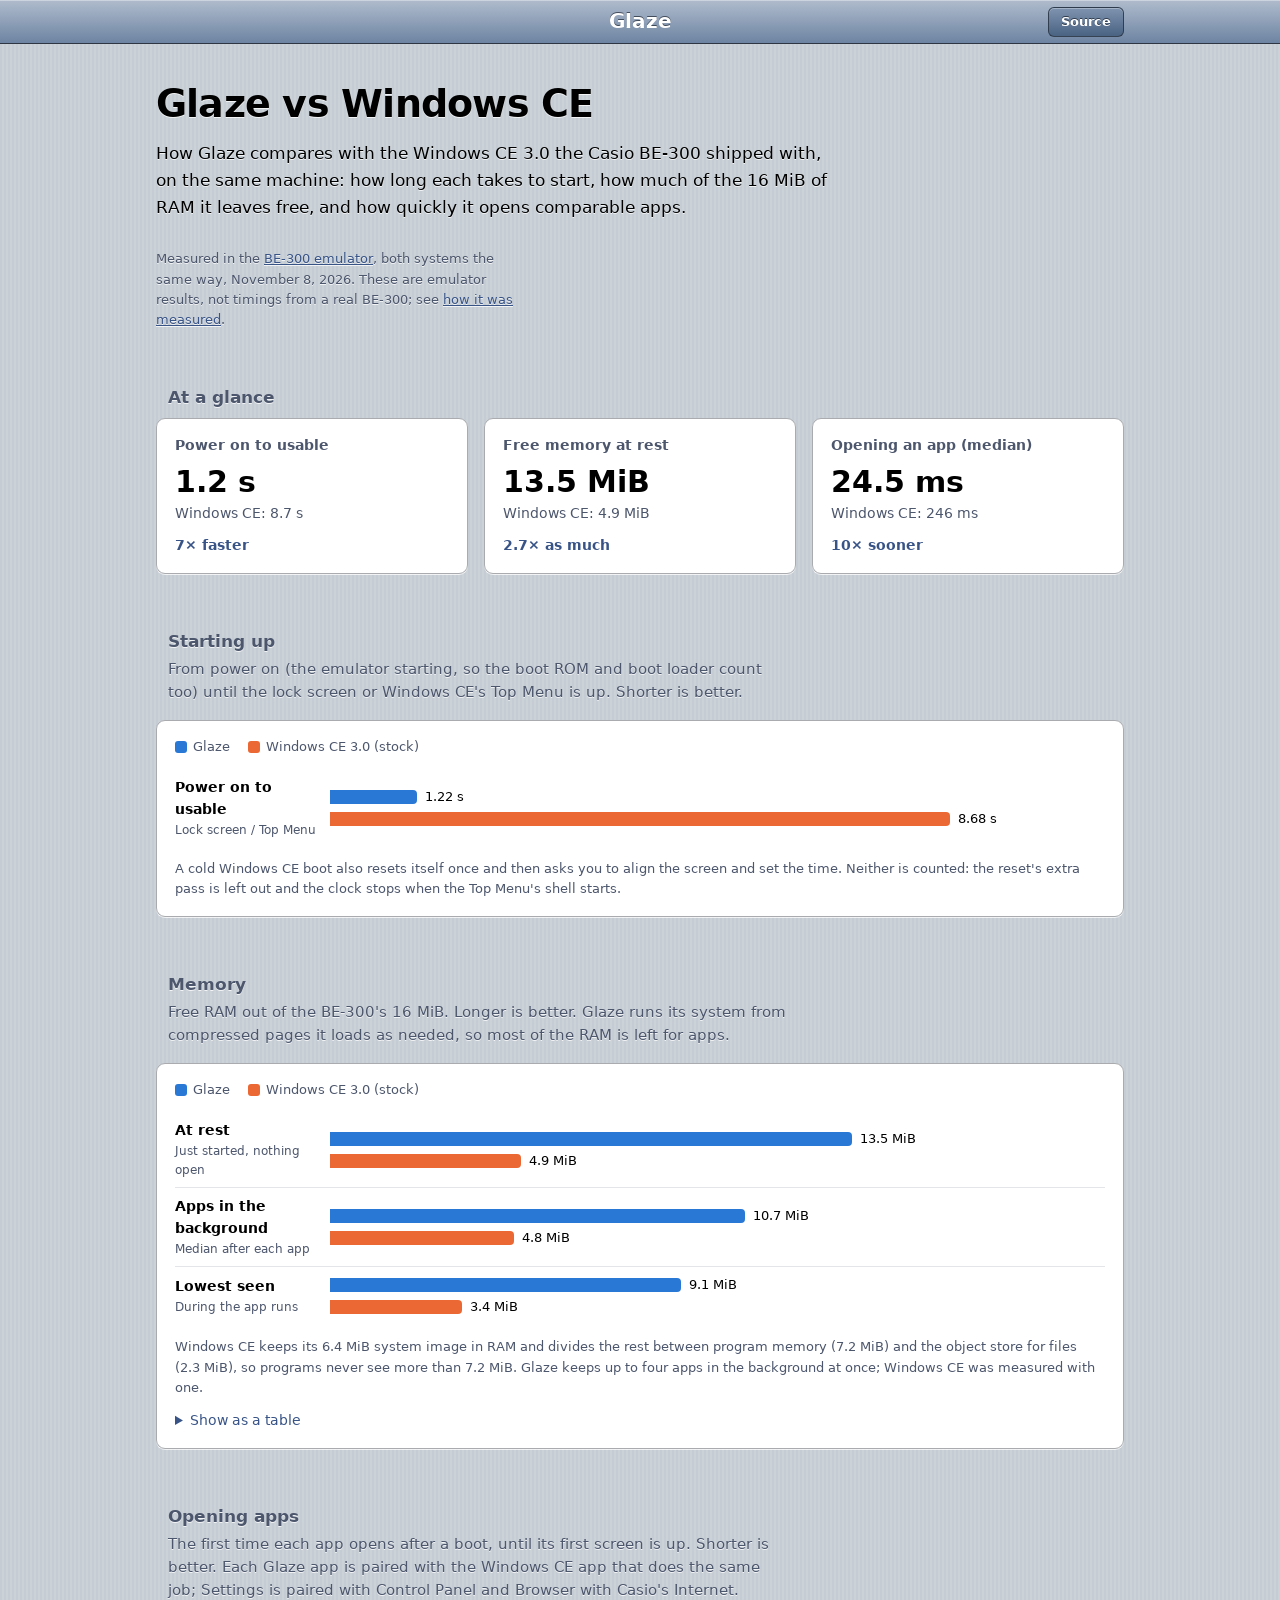
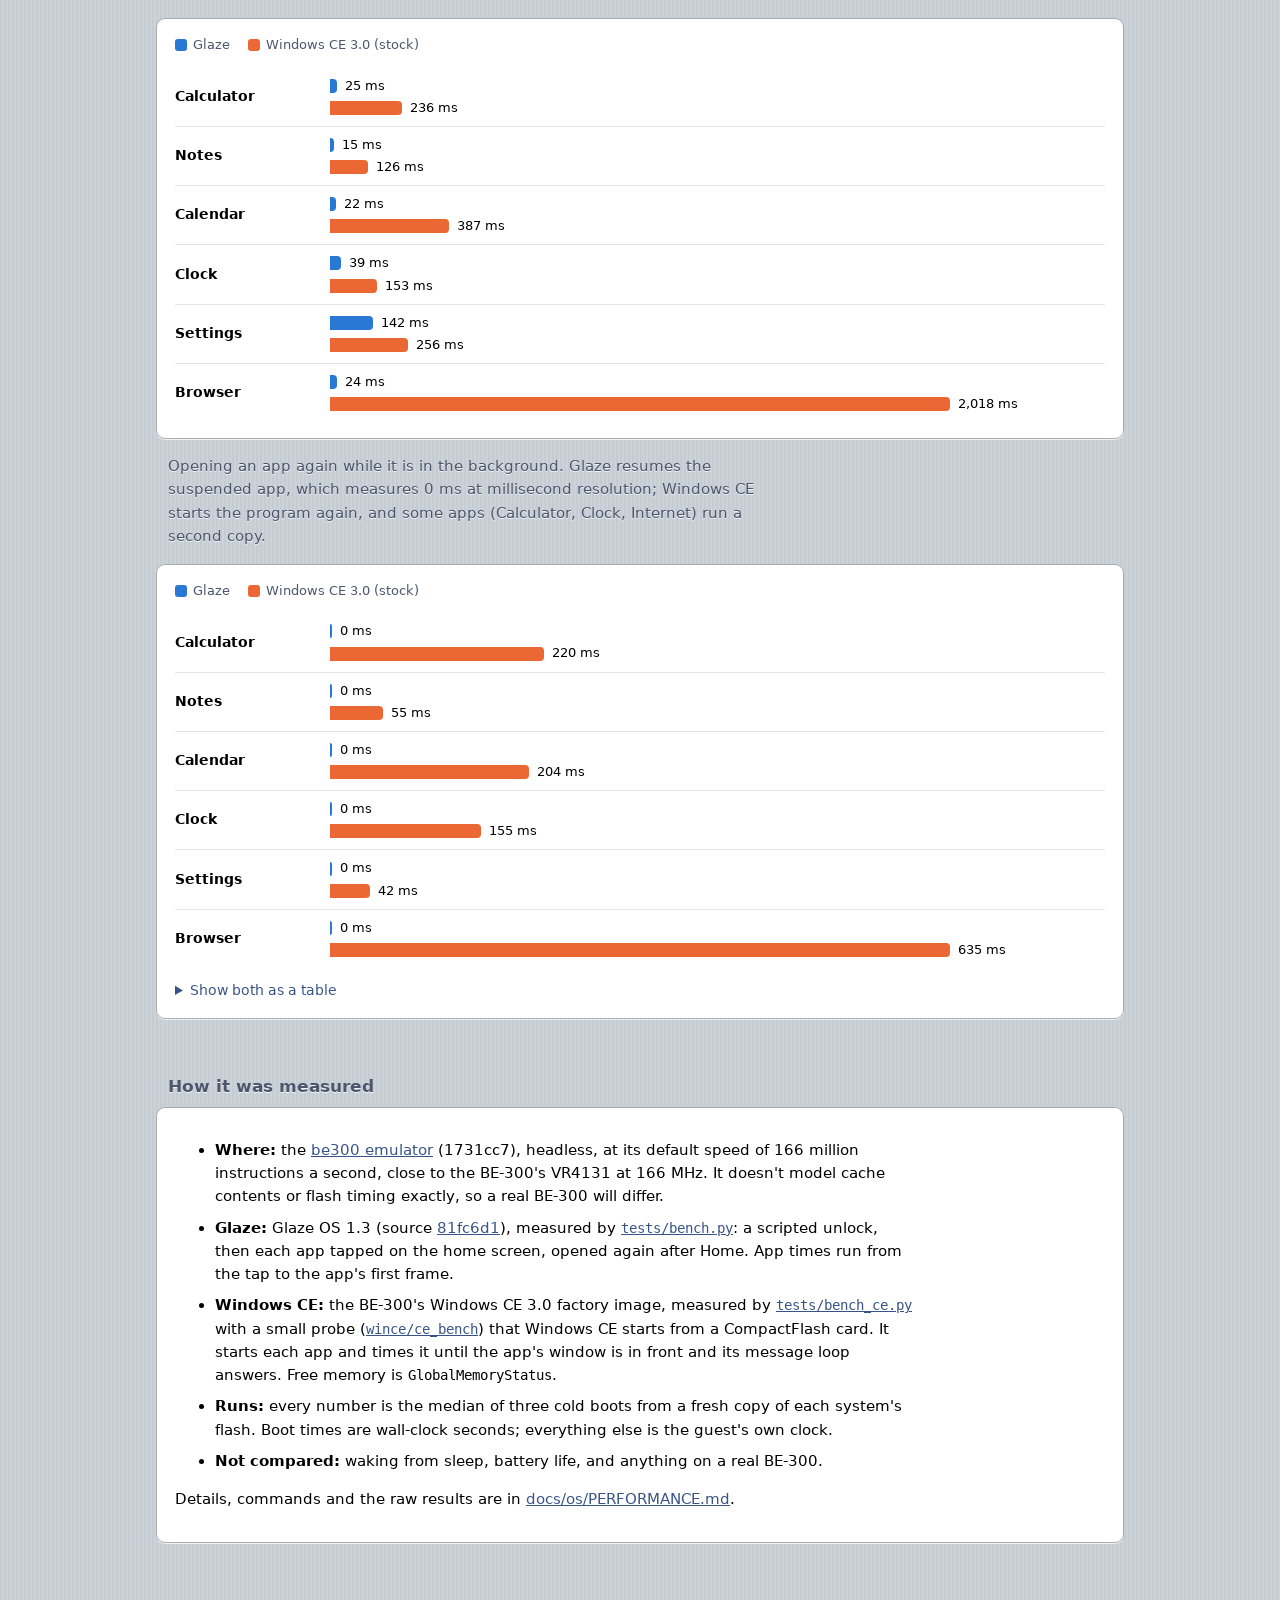
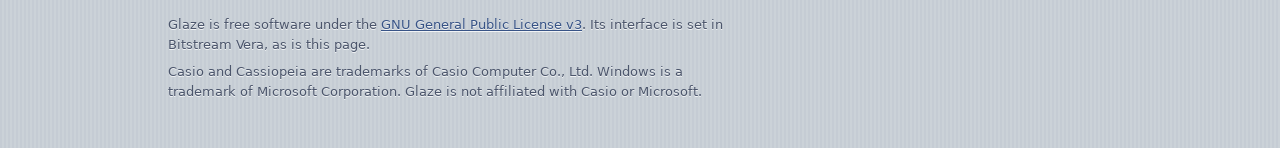
==== site/performance.html @ 9c1bc465 "Add a Glaze vs Windows CE performance page site/performance.html compares boot time, free memory and" ====
<!doctype html>
<html lang="en">
<head>
  <meta charset="utf-8">
  <meta name="viewport" content="width=device-width, initial-scale=1">
  <title>Glaze vs Windows CE: speed and memory on the Casio BE-300</title>
  <meta name="description" content="Glaze and the BE-300's stock Windows CE 3.0, measured the same way: time from power on to a usable screen, free memory and app launch times.">
  <meta property="og:title" content="Glaze vs Windows CE: speed and memory on the Casio BE-300">
  <meta property="og:description" content="Glaze starts 7 times faster than the BE-300's stock Windows CE, leaves 2.7 times as much memory free and opens apps about 10 times sooner.">
  <meta property="og:image" content="https://glaze-os.com/img/og.png">
  <meta property="og:url" content="https://glaze-os.com/performance.html">
  <meta name="theme-color" content="#6d84a2">
  <link rel="icon" href="favicon.png" type="image/png">
  <link rel="preload" href="fonts/VeraBd.ttf" as="font" type="font/ttf" crossorigin>
  <link rel="stylesheet" href="style.css?v=20261108">
</head>
<body>
  <a class="skip" href="#main">Skip to content</a>

  <header class="navbar">
    <div class="navbar-inner">
      <a class="navbar-title" href="/">Glaze</a>
      <a class="bar-button" href="https://github.com/jroark/glaze-os">Source</a>
    </div>
  </header>

  <main id="main" class="perf">
    <div class="perf-intro">
      <h1>Glaze vs Windows CE</h1>
      <p class="lede">How Glaze compares with the Windows CE 3.0 the Casio BE-300 shipped with, on the same machine: how long each takes to start, how much of the 16 MiB of RAM it leaves free, and how quickly it opens comparable apps.</p>
      <p class="hint">Measured in the <a href="https://github.com/jroark/be300">BE-300 emulator</a>, both systems the same way, <time datetime="2026-11-08">November 8, 2026</time>. These are emulator results, not timings from a real BE-300; see <a href="#method">how it was measured</a>.</p>
    </div>

    <section aria-labelledby="summary">
      <h2 id="summary">At a glance</h2>
      <div class="stats">
        <div class="stat">
          <h3>Power on to usable</h3>
          <p class="stat-value">1.2 s</p>
          <p class="stat-compare">Windows CE: 8.7 s</p>
          <p class="stat-ratio">7&times; faster</p>
        </div>
        <div class="stat">
          <h3>Free memory at rest</h3>
          <p class="stat-value">13.5 MiB</p>
          <p class="stat-compare">Windows CE: 4.9 MiB</p>
          <p class="stat-ratio">2.7&times; as much</p>
        </div>
        <div class="stat">
          <h3>Opening an app (median)</h3>
          <p class="stat-value">24.5 ms</p>
          <p class="stat-compare">Windows CE: 246 ms</p>
          <p class="stat-ratio">10&times; sooner</p>
        </div>
      </div>
    </section>

    <section aria-labelledby="startup">
      <h2 id="startup">Starting up</h2>
      <p class="section-note">From power on (the emulator starting, so the boot ROM and boot loader count too) until the lock screen or Windows CE's Top Menu is up. Shorter is better.</p>
      <div class="group chart">
        <ul class="legend" aria-label="Legend">
          <li><span class="swatch glaze"></span>Glaze</li>
          <li><span class="swatch wince"></span>Windows CE 3.0 (stock)</li>
        </ul>
        <ul class="bars">
        <li><span class="name">Power on to usable<small>Lock screen / Top Menu</small></span>
          <div class="pair">
            <div class="bar-row" title="Glaze: 1.22 s"><span class="bar glaze" style="--v:14.1%"></span><span class="bar-value">1.22 s</span></div>
            <div class="bar-row" title="Windows CE: 8.68 s"><span class="bar wince" style="--v:100.0%"></span><span class="bar-value">8.68 s</span></div>
          </div>
        </li>
        </ul>
        <p class="chart-note">A cold Windows CE boot also resets itself once and then asks you to align the screen and set the time. Neither is counted: the reset's extra pass is left out and the clock stops when the Top Menu's shell starts.</p>
      </div>
    </section>

    <section aria-labelledby="memory">
      <h2 id="memory">Memory</h2>
      <p class="section-note">Free RAM out of the BE-300's 16 MiB. Longer is better. Glaze runs its system from compressed pages it loads as needed, so most of the RAM is left for apps.</p>
      <div class="group chart">
        <ul class="legend" aria-label="Legend">
          <li><span class="swatch glaze"></span>Glaze</li>
          <li><span class="swatch wince"></span>Windows CE 3.0 (stock)</li>
        </ul>
        <ul class="bars">
        <li><span class="name">At rest<small>Just started, nothing open</small></span>
          <div class="pair">
            <div class="bar-row" title="Glaze: 13,800 KiB free"><span class="bar glaze" style="--v:84.2%"></span><span class="bar-value">13.5 MiB</span></div>
            <div class="bar-row" title="Windows CE: 5,068 KiB free"><span class="bar wince" style="--v:30.9%"></span><span class="bar-value">4.9 MiB</span></div>
          </div>
        </li>
        <li><span class="name">Apps in the background<small>Median after each app</small></span>
          <div class="pair">
            <div class="bar-row" title="Glaze: 10,982 KiB free"><span class="bar glaze" style="--v:67.0%"></span><span class="bar-value">10.7 MiB</span></div>
            <div class="bar-row" title="Windows CE: 4,890 KiB free"><span class="bar wince" style="--v:29.8%"></span><span class="bar-value">4.8 MiB</span></div>
          </div>
        </li>
        <li><span class="name">Lowest seen<small>During the app runs</small></span>
          <div class="pair">
            <div class="bar-row" title="Glaze: 9,296 KiB free"><span class="bar glaze" style="--v:56.7%"></span><span class="bar-value">9.1 MiB</span></div>
            <div class="bar-row" title="Windows CE: 3,496 KiB free"><span class="bar wince" style="--v:21.3%"></span><span class="bar-value">3.4 MiB</span></div>
          </div>
        </li>
        </ul>
        <p class="chart-note">Windows CE keeps its 6.4 MiB system image in RAM and divides the rest between program memory (7.2 MiB) and the object store for files (2.3 MiB), so programs never see more than 7.2 MiB. Glaze keeps up to four apps in the background at once; Windows CE was measured with one.</p>
        <details class="table-view">
          <summary>Show as a table</summary>
          <table class="data">
            <thead><tr><th>Free memory (KiB)</th><th>Glaze</th><th>Windows CE</th></tr></thead>
            <tbody>
              <tr><td>At rest</td><td>13,800</td><td>5,068</td></tr>
              <tr><td>Apps in the background, median</td><td>10,982</td><td>4,890</td></tr>
              <tr><td>Lowest seen</td><td>9,296</td><td>3,496</td></tr>
              <tr><td>Program memory available</td><td>15,656</td><td>7,400</td></tr>
            </tbody>
          </table>
        </details>
      </div>
    </section>

    <section aria-labelledby="launch">
      <h2 id="launch">Opening apps</h2>
      <p class="section-note">The first time each app opens after a boot, until its first screen is up. Shorter is better. Each Glaze app is paired with the Windows CE app that does the same job; Settings is paired with Control Panel and Browser with Casio's Internet.</p>
      <div class="group chart">
        <ul class="legend" aria-label="Legend">
          <li><span class="swatch glaze"></span>Glaze</li>
          <li><span class="swatch wince"></span>Windows CE 3.0 (stock)</li>
        </ul>
        <ul class="bars">
        <li><span class="name">Calculator</span>
          <div class="pair">
            <div class="bar-row" title="Glaze Calculator: 25 ms"><span class="bar glaze" style="--v:1.2%"></span><span class="bar-value">25 ms</span></div>
            <div class="bar-row" title="Windows CE Calculator (calc.exe): 236 ms"><span class="bar wince" style="--v:11.7%"></span><span class="bar-value">236 ms</span></div>
          </div>
        </li>
        <li><span class="name">Notes</span>
          <div class="pair">
            <div class="bar-row" title="Glaze Notes: 15 ms"><span class="bar glaze" style="--v:0.7%"></span><span class="bar-value">15 ms</span></div>
            <div class="bar-row" title="Windows CE Notes (notes.exe): 126 ms"><span class="bar wince" style="--v:6.2%"></span><span class="bar-value">126 ms</span></div>
          </div>
        </li>
        <li><span class="name">Calendar</span>
          <div class="pair">
            <div class="bar-row" title="Glaze Calendar: 22 ms"><span class="bar glaze" style="--v:1.1%"></span><span class="bar-value">22 ms</span></div>
            <div class="bar-row" title="Windows CE Calendar (Calendar.exe): 387 ms"><span class="bar wince" style="--v:19.2%"></span><span class="bar-value">387 ms</span></div>
          </div>
        </li>
        <li><span class="name">Clock</span>
          <div class="pair">
            <div class="bar-row" title="Glaze Clock: 39 ms"><span class="bar glaze" style="--v:1.9%"></span><span class="bar-value">39 ms</span></div>
            <div class="bar-row" title="Windows CE Clock (clock.exe): 153 ms"><span class="bar wince" style="--v:7.6%"></span><span class="bar-value">153 ms</span></div>
          </div>
        </li>
        <li><span class="name">Settings</span>
          <div class="pair">
            <div class="bar-row" title="Glaze Settings: 142 ms"><span class="bar glaze" style="--v:7.0%"></span><span class="bar-value">142 ms</span></div>
            <div class="bar-row" title="Windows CE Settings (ControlPanel.exe): 256 ms"><span class="bar wince" style="--v:12.7%"></span><span class="bar-value">256 ms</span></div>
          </div>
        </li>
        <li><span class="name">Browser</span>
          <div class="pair">
            <div class="bar-row" title="Glaze Browser: 24 ms"><span class="bar glaze" style="--v:1.2%"></span><span class="bar-value">24 ms</span></div>
            <div class="bar-row" title="Windows CE Internet (Internet.exe): 2,018 ms"><span class="bar wince" style="--v:100.0%"></span><span class="bar-value">2,018 ms</span></div>
          </div>
        </li>
        </ul>
      </div>
      <p class="section-note section-followup">Opening an app again while it is in the background. Glaze resumes the suspended app, which measures 0 ms at millisecond resolution; Windows CE starts the program again, and some apps (Calculator, Clock, Internet) run a second copy.</p>
      <div class="group chart">
        <ul class="legend" aria-label="Legend">
          <li><span class="swatch glaze"></span>Glaze</li>
          <li><span class="swatch wince"></span>Windows CE 3.0 (stock)</li>
        </ul>
        <ul class="bars">
        <li><span class="name">Calculator</span>
          <div class="pair">
            <div class="bar-row" title="Glaze Calculator: 0 ms (resumed)"><span class="bar glaze" style="--v:0.0%"></span><span class="bar-value">0 ms</span></div>
            <div class="bar-row" title="Windows CE Calculator (calc.exe): 220 ms"><span class="bar wince" style="--v:34.6%"></span><span class="bar-value">220 ms</span></div>
          </div>
        </li>
        <li><span class="name">Notes</span>
          <div class="pair">
            <div class="bar-row" title="Glaze Notes: 0 ms (resumed)"><span class="bar glaze" style="--v:0.0%"></span><span class="bar-value">0 ms</span></div>
            <div class="bar-row" title="Windows CE Notes (notes.exe): 55 ms"><span class="bar wince" style="--v:8.7%"></span><span class="bar-value">55 ms</span></div>
          </div>
        </li>
        <li><span class="name">Calendar</span>
          <div class="pair">
            <div class="bar-row" title="Glaze Calendar: 0 ms (resumed)"><span class="bar glaze" style="--v:0.0%"></span><span class="bar-value">0 ms</span></div>
            <div class="bar-row" title="Windows CE Calendar (Calendar.exe): 204 ms"><span class="bar wince" style="--v:32.1%"></span><span class="bar-value">204 ms</span></div>
          </div>
        </li>
        <li><span class="name">Clock</span>
          <div class="pair">
            <div class="bar-row" title="Glaze Clock: 0 ms (resumed)"><span class="bar glaze" style="--v:0.0%"></span><span class="bar-value">0 ms</span></div>
            <div class="bar-row" title="Windows CE Clock (clock.exe): 155 ms"><span class="bar wince" style="--v:24.4%"></span><span class="bar-value">155 ms</span></div>
          </div>
        </li>
        <li><span class="name">Settings</span>
          <div class="pair">
            <div class="bar-row" title="Glaze Settings: 0 ms (resumed)"><span class="bar glaze" style="--v:0.0%"></span><span class="bar-value">0 ms</span></div>
            <div class="bar-row" title="Windows CE Settings (ControlPanel.exe): 42 ms"><span class="bar wince" style="--v:6.6%"></span><span class="bar-value">42 ms</span></div>
          </div>
        </li>
        <li><span class="name">Browser</span>
          <div class="pair">
            <div class="bar-row" title="Glaze Browser: 0 ms (resumed)"><span class="bar glaze" style="--v:0.0%"></span><span class="bar-value">0 ms</span></div>
            <div class="bar-row" title="Windows CE Internet (Internet.exe): 635 ms"><span class="bar wince" style="--v:100.0%"></span><span class="bar-value">635 ms</span></div>
          </div>
        </li>
        </ul>
        <details class="table-view">
          <summary>Show both as a table</summary>
          <table class="data">
            <thead><tr><th>Milliseconds</th><th>Glaze first</th><th>Windows CE first</th><th>Glaze again</th><th>Windows CE again</th></tr></thead>
            <tbody>
              <tr><td>Calculator</td><td>25</td><td>236</td><td>0</td><td>220</td></tr>
<tr><td>Notes</td><td>15</td><td>126</td><td>0</td><td>55</td></tr>
<tr><td>Calendar</td><td>22</td><td>387</td><td>0</td><td>204</td></tr>
<tr><td>Clock</td><td>39</td><td>153</td><td>0</td><td>155</td></tr>
<tr><td>Settings</td><td>142</td><td>256</td><td>0</td><td>42</td></tr>
<tr><td>Browser</td><td>24</td><td>2,018</td><td>0</td><td>635</td></tr>
            </tbody>
          </table>
        </details>
      </div>
    </section>

    <section aria-labelledby="method">
      <h2 id="method">How it was measured</h2>
      <div class="group chart method">
        <ul>
          <li><strong>Where:</strong> the <a href="https://github.com/jroark/be300">be300 emulator</a> (1731cc7), headless, at its default speed of 166 million instructions a second, close to the BE-300's VR4131 at 166 MHz. It doesn't model cache contents or flash timing exactly, so a real BE-300 will differ.</li>
          <li><strong>Glaze:</strong> Glaze OS 1.3 (source <a href="https://github.com/jroark/glaze-os/commit/81fc6d1">81fc6d1</a>), measured by <a href="https://github.com/jroark/glaze-os/blob/main/tests/bench.py"><code>tests/bench.py</code></a>: a scripted unlock, then each app tapped on the home screen, opened again after Home. App times run from the tap to the app's first frame.</li>
          <li><strong>Windows CE:</strong> the BE-300's Windows CE 3.0 factory image, measured by <a href="https://github.com/jroark/glaze-os/blob/main/tests/bench_ce.py"><code>tests/bench_ce.py</code></a> with a small probe (<a href="https://github.com/jroark/glaze-os/tree/main/wince/ce_bench"><code>wince/ce_bench</code></a>) that Windows CE starts from a CompactFlash card. It starts each app and times it until the app's window is in front and its message loop answers. Free memory is <code>GlobalMemoryStatus</code>.</li>
          <li><strong>Runs:</strong> every number is the median of three cold boots from a fresh copy of each system's flash. Boot times are wall-clock seconds; everything else is the guest's own clock.</li>
          <li><strong>Not compared:</strong> waking from sleep, battery life, and anything on a real BE-300.</li>
        </ul>
        <p>Details, commands and the raw results are in <a href="https://github.com/jroark/glaze-os/blob/main/docs/os/PERFORMANCE.md">docs/os/PERFORMANCE.md</a>.</p>
      </div>
    </section>
  </main>

  <footer>
    <p>Glaze is free software under the <a href="https://github.com/jroark/glaze-os/blob/main/LICENSE">GNU General Public License v3</a>. Its interface is set in Bitstream Vera, as is this page.</p>
    <p>Casio and Cassiopeia are trademarks of Casio Computer Co., Ltd. Windows is a trademark of Microsoft Corporation. Glaze is not affiliated with Casio or Microsoft.</p>
  </footer>
</body>
</html>
---- site/style.css ----
/* glaze-os.com: the page borrows Glaze's own look (lib/include/glaze/ui.h):
 * pinstripes, a steel nav bar, grouped tables, and Bitstream Vera. */

@font-face {
  font-family: "Vera Sans";
  src: url("fonts/Vera.ttf") format("truetype");
  font-weight: 400;
  font-display: swap;
}
@font-face {
  font-family: "Vera Sans";
  src: url("fonts/VeraBd.ttf") format("truetype");
  font-weight: 700;
  font-display: swap;
}
@font-face {
  font-family: "Vera Sans Mono";
  src: url("fonts/VeraMono.ttf") format("truetype");
  font-weight: 400;
  font-display: swap;
}

:root {
  --stripe-base: #c5ccd4;     /* UI_GROUP_BG */
  --stripe: #cbd2d8;          /* UI_GROUP_STRIPE */
  --nav-top: #b0bccd;         /* UI_NAV_TOP */
  --nav-bottom: #6d84a2;      /* UI_NAV_BOTTOM */
  --nav-line: #2d3642;        /* UI_NAV_LINE */
  --cell: #ffffff;
  --cell-border: #a9abae;     /* UI_CELL_BORDER */
  --ink: #000000;
  --ink-soft: #4c566c;        /* grouped-section header grey */
  --detail: #385487;          /* UI_TEXT_DETAIL */
  --select-top: #058cf5;      /* UI_SELECT_TOP */
  --select-bottom: #015ee6;   /* UI_SELECT_BOTTOM */
  --emboss: rgba(255, 255, 255, 0.75);
  --code-bg: #f3f5f8;
  --radius: 9px;
  --page: 1000px;
  color-scheme: light;
}

* { box-sizing: border-box; }

html { -webkit-text-size-adjust: 100%; scroll-padding-top: 60px; }

body {
  margin: 0;
  font-family: "Vera Sans", "DejaVu Sans", Verdana, sans-serif;
  font-size: 15px;
  line-height: 1.55;
  color: var(--ink);
  background-color: var(--stripe-base);
  /* Vertical pinstripes: 2 px light, 2 px dark, as in Settings. */
  background-image: repeating-linear-gradient(90deg, var(--stripe-base) 0 2px, var(--stripe) 2px 4px);
}

a { color: var(--detail); }
a:hover { color: #1f3a6e; }

:focus-visible {
  outline: 3px solid var(--select-top);
  outline-offset: 2px;
}

.skip {
  position: absolute;
  left: -999px;
  top: 0;
}
.skip:focus { left: 8px; top: 8px; z-index: 10; background: var(--cell); padding: 6px 10px; }

/* ---- nav bar ---------------------------------------------------------- */

.navbar {
  position: sticky;
  top: 0;
  z-index: 5;
  height: 44px;
  background: linear-gradient(var(--nav-top), var(--nav-bottom));
  border-bottom: 1px solid var(--nav-line);
  box-shadow: inset 0 1px 0 rgba(255, 255, 255, 0.35);
}
.navbar-inner {
  position: relative;
  max-width: var(--page);
  height: 100%;
  margin: 0 auto;
  padding: 0 16px;
  display: flex;
  align-items: center;
  justify-content: center;
}
.navbar-title {
  margin: 0;
  font-size: 20px;
  font-weight: 700;
  color: #fff;
  text-shadow: 0 -1px 0 rgba(45, 54, 66, 0.8);
  text-decoration: none;
}
.bar-button {
  position: absolute;
  right: 16px;
  top: 7px;
  height: 30px;
  padding: 0 12px;
  display: inline-flex;
  align-items: center;
  font-size: 13px;
  font-weight: 700;
  color: #fff;
  text-decoration: none;
  text-shadow: 0 -1px 0 rgba(42, 52, 66, 0.9);
  border: 1px solid rgba(42, 52, 66, 0.85);
  border-radius: 6px;
  background: linear-gradient(#7e93af, #4a6383);
  box-shadow: inset 0 1px 0 rgba(255, 255, 255, 0.3);
}
.bar-button:hover { color: #fff; background: linear-gradient(#6f84a0, #3f5676); }

/* ---- layout ------------------------------------------------------------ */

main { max-width: var(--page); margin: 0 auto; padding: 0 16px 48px; }

section { margin-top: 56px; }

/* Grouped-table section headers: bold, grey, embossed. */
h2 {
  margin: 0 0 10px 12px;
  font-size: 17px;
  line-height: 1.3;
  color: var(--ink-soft);
  text-shadow: 0 1px 0 var(--emboss);
}
.section-note {
  max-width: 62ch;
  margin: -4px 0 16px 12px;
  color: var(--ink-soft);
  text-shadow: 0 1px 0 var(--emboss);
}
.section-followup { margin-top: 16px; }
.compatibility-details { margin-top: 24px; }
.section-nav {
  display: flex;
  flex-wrap: wrap;
  gap: 8px 20px;
  margin-top: 32px;
  padding: 14px 16px;
  border: 1px solid var(--cell-border);
  border-radius: var(--radius);
  background: var(--cell);
  font-size: 14px;
}
.section-nav a { padding: 4px 0; }

/* ---- hero -------------------------------------------------------------- */

.hero {
  display: grid;
  grid-template-columns: minmax(0, 1fr) auto;
  gap: 48px;
  align-items: center;
  margin-top: 40px;
}
.hero h1 {
  margin: 0 0 18px;
  max-width: 15ch;
  font-size: 44px;
  line-height: 1.08;
  letter-spacing: -0.02em;
  text-shadow: 0 1px 0 var(--emboss);
}
.lede {
  max-width: 44ch;
  margin: 0 0 28px;
  font-size: 17px;
  line-height: 1.6;
  text-shadow: 0 1px 0 var(--emboss);
}
.actions { display: flex; flex-wrap: wrap; gap: 12px; }
.button {
  display: inline-flex;
  align-items: center;
  min-height: 44px;
  padding: 0 20px;
  font-size: 15px;
  font-weight: 700;
  text-decoration: none;
  border-radius: 10px;
}
.button-primary {
  color: #fff;
  text-shadow: 0 -1px 0 rgba(0, 40, 120, 0.6);
  background: linear-gradient(var(--select-top), var(--select-bottom));
  border: 1px solid #0a4bb4;
  box-shadow: inset 0 1px 0 rgba(255, 255, 255, 0.35), 0 1px 0 var(--emboss);
}
.button-primary:hover { color: #fff; background: linear-gradient(#0a7fe0, #0152cc); }
.button-plain {
  color: var(--detail);
  background: var(--cell);
  border: 1px solid var(--cell-border);
  box-shadow: 0 1px 0 var(--emboss);
}
.hint {
  max-width: 46ch;
  margin: 14px 0 0;
  font-size: 13px;
  color: var(--ink-soft);
  text-shadow: 0 1px 0 var(--emboss);
}

/* The device: the frame artwork over a 240x320 screen. The screen sits at
 * the frame's LCD window (be300 web/styles.css) and, at the default width,
 * at exactly one CSS pixel per device pixel. */
.device {
  --lcd-left: 21.09375%;
  --lcd-top: 16.36328%;
  --lcd-width: 57.8125%;
  position: relative;
  width: 415px;
  max-width: 100%;
  aspect-ratio: 1024 / 1536;
  filter: drop-shadow(0 18px 28px rgba(30, 40, 60, 0.35));
}
.device-frame {
  position: absolute;
  inset: 0;
  width: 100%;
  height: 100%;
  pointer-events: none;
  user-select: none;
  z-index: 2;
}
.screen {
  position: absolute;
  left: var(--lcd-left);
  top: var(--lcd-top);
  width: var(--lcd-width);
  aspect-ratio: 240 / 320;
  overflow: hidden;
  background: #000;
  z-index: 1;
  container-type: inline-size;
}
.screen img {
  position: absolute;
  display: block;
  image-rendering: pixelated;
  user-select: none;
  -webkit-user-drag: none;
}
.layer { inset: 0; width: 100%; height: 100%; }
.lock-part { transition: opacity 0.35s ease; }
.screen.unlocked .lock-part {
  opacity: 0;
  visibility: hidden;
  transition: opacity 0.35s ease, visibility 0s linear 0.35s;
}

/* Track pieces, placed in screen pixels (sb_internal.h): the label from
 * x 70, the knob at 17 + travel (0..156), y 262. 1 screen px = 100cqw/240. */
.label {
  left: calc(100cqw * 70 / 240);
  top: calc(100cqw * 262 / 240);
  width: calc(100cqw * 145 / 240);
  height: calc(100cqw * 36 / 240);
}
.shimmer {
  position: absolute;
  left: calc(100cqw * 70 / 240);
  top: calc(100cqw * 262 / 240);
  width: calc(100cqw * 145 / 240);
  height: calc(100cqw * 36 / 240);
  background: linear-gradient(90deg, transparent 0 35%, rgba(255, 255, 255, 0.85) 50%, transparent 65% 100%);
  background-size: 300% 100%;
  -webkit-mask: url("img/label-mask.png") 0 0 / 100% 100%;
  mask: url("img/label-mask.png") 0 0 / 100% 100%;
  animation: shimmer 2.6s linear infinite;
  pointer-events: none;
}
@keyframes shimmer {
  from { background-position: 100% 0; }
  to { background-position: 0 0; }
}
.knob {
  position: absolute;
  left: calc(100cqw * 17 / 240);
  top: calc(100cqw * 262 / 240);
  width: calc(100cqw * 50 / 240);
  height: calc(100cqw * 36 / 240);
  padding: 0;
  border: 0;
  background: none;
  cursor: grab;
  touch-action: none;
  transform: translateX(calc(100cqw * var(--travel, 0) / 240));
}
.knob img { inset: 0; width: 100%; height: 100%; }
.knob:active { cursor: grabbing; }
.knob.settling { transition: transform 0.25s ease-out; }
.knob:focus-visible { outline-offset: 0; border-radius: 4px; }
.screen.dragging .shimmer, .screen.unlocked .shimmer { animation: none; opacity: 0; }

/* The frame's power button locks the device again. */
.power {
  position: absolute;
  left: 76%;
  top: 74.5%;
  width: 11%;
  height: 7.5%;
  z-index: 3;
  padding: 0;
  border: 0;
  border-radius: 50%;
  background: none;
  cursor: pointer;
}

@media (prefers-reduced-motion: reduce) {
  .shimmer { animation: none; opacity: 0; }
  .lock-part, .screen.unlocked .lock-part, .knob.settling { transition: none; }
}

/* ---- hardware status and downloads -------------------------------------- */

.hardware-badge {
  display: inline-block;
  margin: 16px 0 0;
  padding: 7px 12px;
  border: 1px solid #6e8871;
  border-radius: 6px;
  background: #eef5ee;
  color: #2e5134;
  font-size: 13px;
}
.download-card {
  padding: 22px;
  background: var(--cell);
  border: 1px solid var(--cell-border);
  border-radius: var(--radius);
  box-shadow: 0 1px 0 var(--emboss);
}
.download-card h3 { margin: 8px 0; font-size: 23px; }
.download-card p { max-width: 74ch; }
.release-label { margin: 0; color: var(--ink-soft); font-size: 13px; }
.download-detail { margin-bottom: 0; color: var(--ink-soft); font-size: 13px; }
.download-steps { margin-top: 16px; }
.download-steps .step p { margin-bottom: 0; overflow-wrap: anywhere; }
.release-notice {
  margin: 0 0 16px;
  padding: 14px 16px;
  border: 1px solid #b6a26b;
  border-radius: var(--radius);
  background: #fff8e5;
  color: #514523;
}

/* ---- screens gallery ---------------------------------------------------- */


.gallery {
  display: grid;
  grid-template-columns: repeat(auto-fill, 240px);
  gap: 28px 24px;
  margin: 0;
  padding: 0 0 0 12px;
  list-style: none;
}
.gallery figure { margin: 0; }
.gallery img {
  display: block;
  width: 240px;
  height: 320px;
  image-rendering: pixelated;
  border-radius: 4px;
  box-shadow: 0 0 0 1px rgba(45, 54, 66, 0.55), 0 6px 14px rgba(30, 40, 60, 0.25);
}
.gallery figcaption {
  margin-top: 10px;
  padding: 0 2px;
  font-size: 13px;
  line-height: 1.45;
  color: var(--ink-soft);
  text-shadow: 0 1px 0 var(--emboss);
}
.gallery figcaption strong { display: block; font-size: 14px; color: var(--ink); }

/* ---- grouped tables ------------------------------------------------------ */

.group {
  margin: 0;
  padding: 0;
  list-style: none;
  background: var(--cell);
  border: 1px solid var(--cell-border);
  border-radius: var(--radius);
  box-shadow: 0 1px 0 var(--emboss);
  overflow: hidden;
}
.group dl, dl.group { margin: 0; }
.row {
  display: grid;
  grid-template-columns: 11em minmax(0, 1fr);
  gap: 16px;
  padding: 12px 16px;
  border-top: 1px solid #d9dbdf;
}
.row:first-child { border-top: 0; }
.group.specs .row { grid-template-columns: 6.5em minmax(0, 1fr); }
.row dt { font-weight: 700; }
.row dd { margin: 0; color: var(--detail); }

.columns {
  display: grid;
  grid-template-columns: minmax(0, 3fr) minmax(0, 2fr);
  gap: 32px;
  align-items: start;
}

/* ---- steps ---------------------------------------------------------------- */

.steps { counter-reset: step; }
.step {
  counter-increment: step;
  display: grid;
  grid-template-columns: 28px minmax(0, 1fr);
  gap: 14px;
  padding: 16px;
  border-top: 1px solid #d9dbdf;
}
.step:first-child { border-top: 0; }
.step::before {
  content: counter(step);
  width: 28px;
  height: 28px;
  display: grid;
  place-items: center;
  font-weight: 700;
  font-size: 14px;
  color: #fff;
  border-radius: 50%;
  background: linear-gradient(var(--nav-top), var(--nav-bottom));
  box-shadow: inset 0 0 0 1px rgba(45, 54, 66, 0.5);
}
.step p { margin: 3px 0 10px; }
pre {
  margin: 0;
  padding: 12px 14px;
  overflow-x: auto;
  font-family: "Vera Sans Mono", Menlo, monospace;
  font-size: 13px;
  line-height: 1.6;
  background: var(--code-bg);
  border: 1px solid #d3d8df;
  border-radius: 6px;
}
code { font-family: "Vera Sans Mono", Menlo, monospace; font-size: 0.9em; }

/* ---- performance (performance.html) --------------------------------------
 * Two series, Glaze and Windows CE, validated as a categorical pair (light
 * surface; the site has no dark mode). Bars start at a square baseline and
 * end in a 4 px rounding, 2 px apart. */

.perf { --glaze: #2a78d6; --wince: #eb6834; }
.perf-intro h1 {
  margin: 40px 0 14px;
  font-size: 38px;
  line-height: 1.1;
  letter-spacing: -0.02em;
  text-shadow: 0 1px 0 var(--emboss);
}
.perf-intro .lede { max-width: 62ch; }
.stats {
  display: grid;
  grid-template-columns: repeat(3, minmax(0, 1fr));
  gap: 16px;
}
.stat {
  padding: 16px 18px;
  background: var(--cell);
  border: 1px solid var(--cell-border);
  border-radius: var(--radius);
  box-shadow: 0 1px 0 var(--emboss);
}
.stat h3 { margin: 0 0 8px; font-size: 14px; color: var(--ink-soft); }
.stat-value { margin: 0; font-size: 30px; font-weight: 700; line-height: 1.15; }
.stat-compare { margin: 4px 0 0; color: var(--ink-soft); font-size: 14px; }
.stat-ratio { margin: 10px 0 0; font-size: 14px; font-weight: 700; color: var(--detail); }
.legend {
  display: flex;
  flex-wrap: wrap;
  gap: 4px 18px;
  margin: 0 0 12px;
  padding: 0;
  list-style: none;
  font-size: 13px;
  color: var(--ink-soft);
}
.legend li { display: inline-flex; align-items: center; gap: 6px; }
.swatch { width: 12px; height: 12px; border-radius: 3px; display: inline-block; }
.swatch.glaze, .bar.glaze { background: var(--glaze); }
.swatch.wince, .bar.wince { background: var(--wince); }
.chart { padding: 16px 18px; }
.bars { margin: 0; padding: 0; list-style: none; }
.bars li {
  display: grid;
  grid-template-columns: 9.5em minmax(0, 1fr);
  gap: 12px;
  align-items: center;
  padding: 8px 0;
  border-top: 1px solid #e3e5e8;
}
.bars li:first-child { border-top: 0; }
.bars .name { font-weight: 700; font-size: 14px; }
.bars .name small { display: block; font-weight: 400; color: var(--ink-soft); font-size: 12px; }
.pair { display: grid; gap: 2px; }
.bar-row { display: flex; align-items: center; gap: 8px; min-height: 18px; }
/* --v is the value's share of the chart's largest; 80% of the row leaves
 * room for the value beside the longest bar without squeezing it. */
.bar {
  flex: none;
  height: 14px;
  width: calc(var(--v) * 0.8);
  min-width: 2px;
  border-radius: 0 4px 4px 0;
}
.bar-row:hover .bar { filter: brightness(0.9); }
.bar-value { font-size: 13px; color: var(--ink); white-space: nowrap; font-variant-numeric: tabular-nums; }
.chart-note { margin: 12px 0 0; font-size: 13px; color: var(--ink-soft); }
details.table-view { margin-top: 12px; font-size: 14px; }
details.table-view summary { cursor: pointer; color: var(--detail); }
.data {
  width: 100%;
  margin-top: 10px;
  border-collapse: collapse;
  font-variant-numeric: tabular-nums;
}
.data th, .data td { padding: 6px 8px; border-top: 1px solid #d9dbdf; text-align: right; }
.data th:first-child, .data td:first-child { text-align: left; }
.data thead th { border-top: 0; color: var(--ink-soft); font-size: 13px; }
.method ul, .method p { max-width: 74ch; }
.method li { margin-bottom: 8px; }

/* ---- footer ------------------------------------------------------------- */

footer {
  max-width: var(--page);
  margin: 0 auto;
  padding: 24px 28px 40px;
  font-size: 13px;
  color: var(--ink-soft);
  text-shadow: 0 1px 0 var(--emboss);
}
footer p { max-width: 70ch; margin: 0 0 6px; }

/* ---- narrow screens ------------------------------------------------------- */

@media (max-width: 820px) {
  .hero { grid-template-columns: minmax(0, 1fr); gap: 32px; margin-top: 28px; }
  .hero h1 { font-size: 34px; }
  .device { margin: 0 auto; }
  .columns { grid-template-columns: minmax(0, 1fr); }
  .stats { grid-template-columns: minmax(0, 1fr); }
}
@media (max-width: 520px) {
  .row { grid-template-columns: minmax(0, 1fr); gap: 2px; }
  .gallery { grid-template-columns: 240px; justify-content: center; padding-left: 0; }
  .navbar-title { font-size: 18px; }
  .bars li { grid-template-columns: minmax(0, 1fr); gap: 4px; }
  .perf-intro h1 { font-size: 30px; }
}
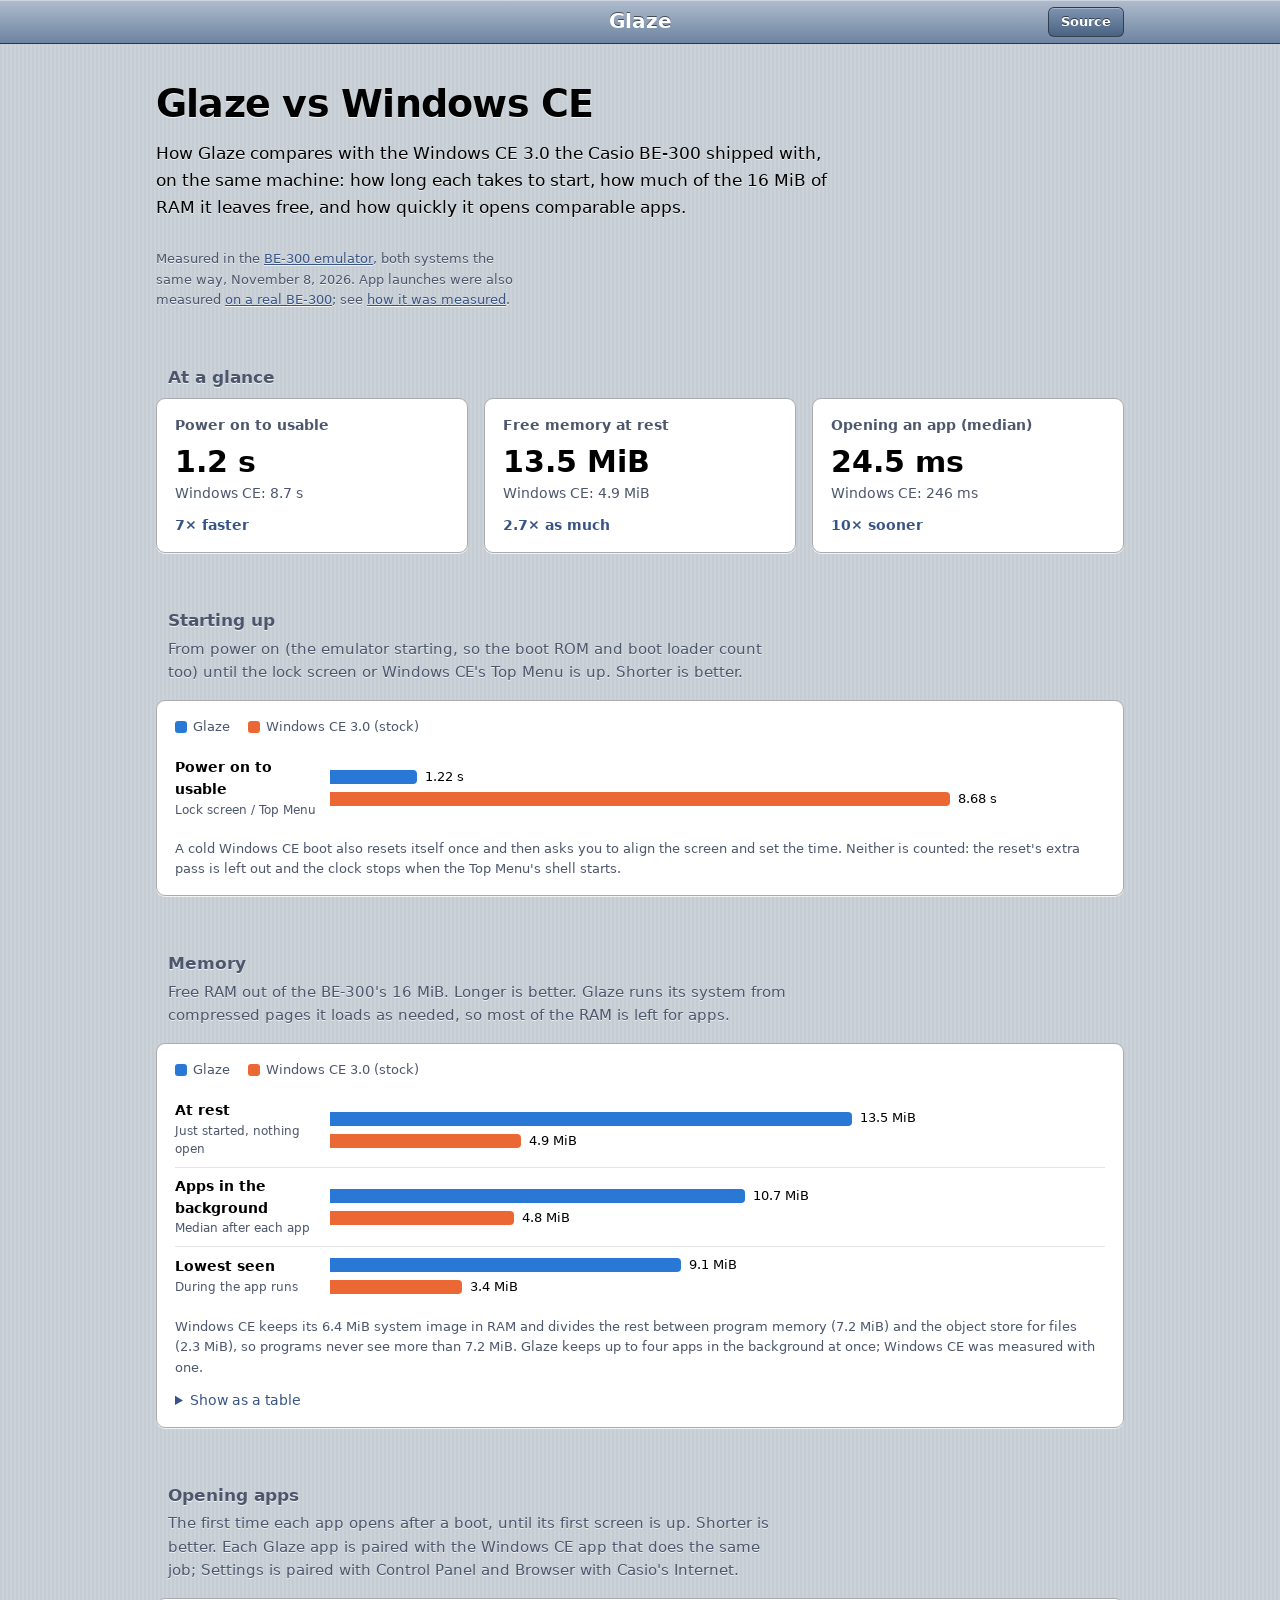
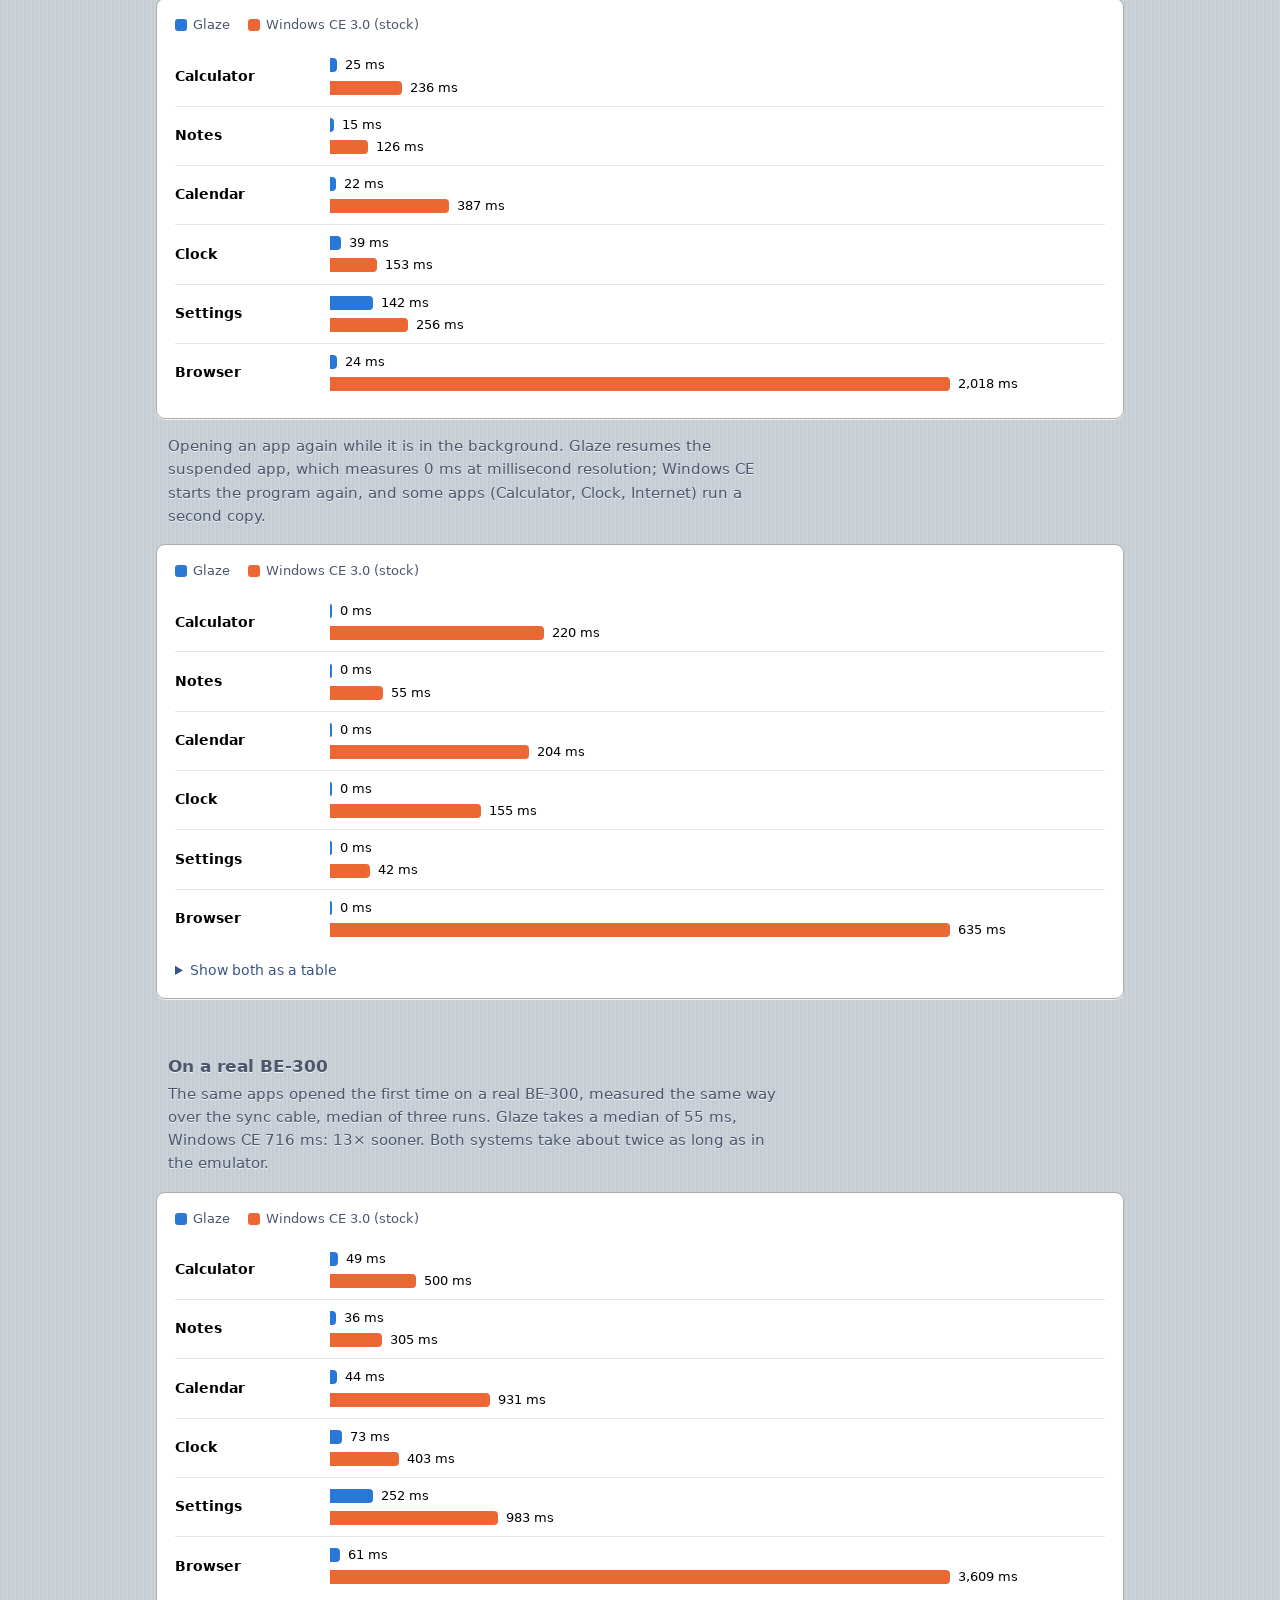
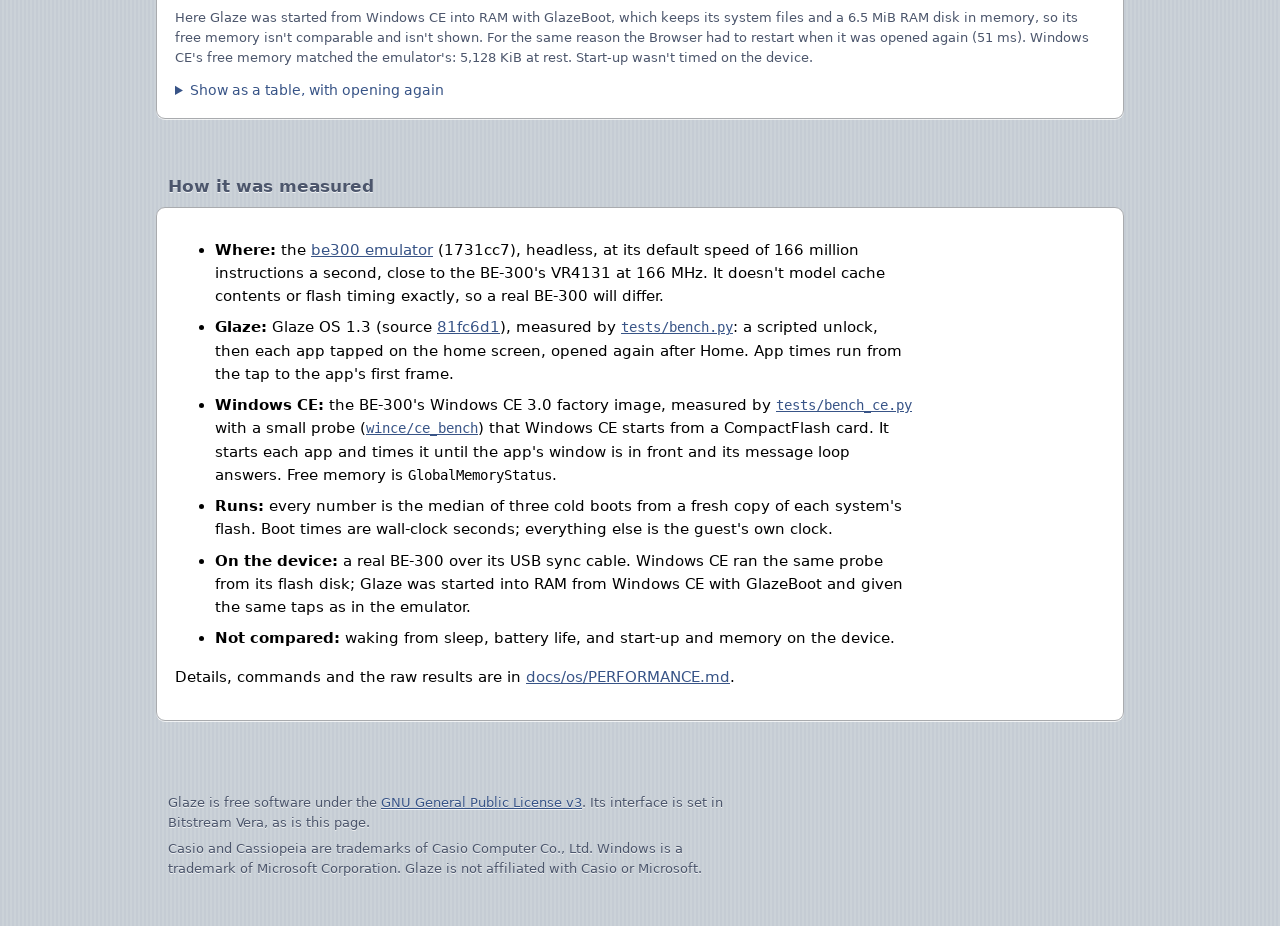
==== commit e43be4ee: "Performance page: app launches on a real BE-300 Adds an "On a real BE-300" section: cold launches on" ====
--- a/site/performance.html
+++ b/site/performance.html
@@ -28,7 +28,7 @@
     <div class="perf-intro">
       <h1>Glaze vs Windows CE</h1>
       <p class="lede">How Glaze compares with the Windows CE 3.0 the Casio BE-300 shipped with, on the same machine: how long each takes to start, how much of the 16 MiB of RAM it leaves free, and how quickly it opens comparable apps.</p>
-      <p class="hint">Measured in the <a href="https://github.com/jroark/be300">BE-300 emulator</a>, both systems the same way, <time datetime="2026-11-08">November 8, 2026</time>. These are emulator results, not timings from a real BE-300; see <a href="#method">how it was measured</a>.</p>
+      <p class="hint">Measured in the <a href="https://github.com/jroark/be300">BE-300 emulator</a>, both systems the same way, <time datetime="2026-11-08">November 8, 2026</time>. App launches were also measured <a href="#hardware">on a real BE-300</a>; see <a href="#method">how it was measured</a>.</p>
     </div>
 
     <section aria-labelledby="summary">
@@ -227,6 +227,70 @@
       </div>
     </section>
 
+    <section aria-labelledby="hardware">
+      <h2 id="hardware">On a real BE-300</h2>
+      <p class="section-note">The same apps opened the first time on a real BE-300, measured the same way over the sync cable, median of three runs. Glaze takes a median of 55 ms, Windows CE 716 ms: 13&times; sooner. Both systems take about twice as long as in the emulator.</p>
+      <div class="group chart">
+        <ul class="legend" aria-label="Legend">
+          <li><span class="swatch glaze"></span>Glaze</li>
+          <li><span class="swatch wince"></span>Windows CE 3.0 (stock)</li>
+        </ul>
+        <ul class="bars">
+        <li><span class="name">Calculator</span>
+          <div class="pair">
+            <div class="bar-row" title="Glaze Calculator: 49 ms"><span class="bar glaze" style="--v:1.4%"></span><span class="bar-value">49 ms</span></div>
+            <div class="bar-row" title="Windows CE Calculator (calc.exe): 500 ms"><span class="bar wince" style="--v:13.9%"></span><span class="bar-value">500 ms</span></div>
+          </div>
+        </li>
+        <li><span class="name">Notes</span>
+          <div class="pair">
+            <div class="bar-row" title="Glaze Notes: 36 ms"><span class="bar glaze" style="--v:1.0%"></span><span class="bar-value">36 ms</span></div>
+            <div class="bar-row" title="Windows CE Notes (notes.exe): 305 ms"><span class="bar wince" style="--v:8.5%"></span><span class="bar-value">305 ms</span></div>
+          </div>
+        </li>
+        <li><span class="name">Calendar</span>
+          <div class="pair">
+            <div class="bar-row" title="Glaze Calendar: 44 ms"><span class="bar glaze" style="--v:1.2%"></span><span class="bar-value">44 ms</span></div>
+            <div class="bar-row" title="Windows CE Calendar (Calendar.exe): 931 ms"><span class="bar wince" style="--v:25.8%"></span><span class="bar-value">931 ms</span></div>
+          </div>
+        </li>
+        <li><span class="name">Clock</span>
+          <div class="pair">
+            <div class="bar-row" title="Glaze Clock: 73 ms"><span class="bar glaze" style="--v:2.0%"></span><span class="bar-value">73 ms</span></div>
+            <div class="bar-row" title="Windows CE Clock (clock.exe): 403 ms"><span class="bar wince" style="--v:11.2%"></span><span class="bar-value">403 ms</span></div>
+          </div>
+        </li>
+        <li><span class="name">Settings</span>
+          <div class="pair">
+            <div class="bar-row" title="Glaze Settings: 252 ms"><span class="bar glaze" style="--v:7.0%"></span><span class="bar-value">252 ms</span></div>
+            <div class="bar-row" title="Windows CE Settings (ControlPanel.exe): 983 ms"><span class="bar wince" style="--v:27.2%"></span><span class="bar-value">983 ms</span></div>
+          </div>
+        </li>
+        <li><span class="name">Browser</span>
+          <div class="pair">
+            <div class="bar-row" title="Glaze Browser: 61 ms"><span class="bar glaze" style="--v:1.7%"></span><span class="bar-value">61 ms</span></div>
+            <div class="bar-row" title="Windows CE Internet (Internet.exe): 3,609 ms"><span class="bar wince" style="--v:100.0%"></span><span class="bar-value">3,609 ms</span></div>
+          </div>
+        </li>
+        </ul>
+        <p class="chart-note">Here Glaze was started from Windows CE into RAM with GlazeBoot, which keeps its system files and a 6.5 MiB RAM disk in memory, so its free memory isn't comparable and isn't shown. For the same reason the Browser had to restart when it was opened again (51 ms). Windows CE's free memory matched the emulator's: 5,128 KiB at rest. Start-up wasn't timed on the device.</p>
+        <details class="table-view">
+          <summary>Show as a table, with opening again</summary>
+          <table class="data">
+            <thead><tr><th>Milliseconds</th><th>Glaze first</th><th>Windows CE first</th><th>Glaze again</th><th>Windows CE again</th></tr></thead>
+            <tbody>
+              <tr><td>Calculator</td><td>49</td><td>500</td><td>0</td><td>500</td></tr>
+              <tr><td>Notes</td><td>36</td><td>305</td><td>0</td><td>142</td></tr>
+              <tr><td>Calendar</td><td>44</td><td>931</td><td>0</td><td>500</td></tr>
+              <tr><td>Clock</td><td>73</td><td>403</td><td>0</td><td>402</td></tr>
+              <tr><td>Settings</td><td>252</td><td>983</td><td>0</td><td>108</td></tr>
+              <tr><td>Browser</td><td>61</td><td>3,609</td><td>51</td><td>1,342</td></tr>
+            </tbody>
+          </table>
+        </details>
+      </div>
+    </section>
+
     <section aria-labelledby="method">
       <h2 id="method">How it was measured</h2>
       <div class="group chart method">
@@ -235,7 +299,8 @@
           <li><strong>Glaze:</strong> Glaze OS 1.3 (source <a href="https://github.com/jroark/glaze-os/commit/81fc6d1">81fc6d1</a>), measured by <a href="https://github.com/jroark/glaze-os/blob/main/tests/bench.py"><code>tests/bench.py</code></a>: a scripted unlock, then each app tapped on the home screen, opened again after Home. App times run from the tap to the app's first frame.</li>
           <li><strong>Windows CE:</strong> the BE-300's Windows CE 3.0 factory image, measured by <a href="https://github.com/jroark/glaze-os/blob/main/tests/bench_ce.py"><code>tests/bench_ce.py</code></a> with a small probe (<a href="https://github.com/jroark/glaze-os/tree/main/wince/ce_bench"><code>wince/ce_bench</code></a>) that Windows CE starts from a CompactFlash card. It starts each app and times it until the app's window is in front and its message loop answers. Free memory is <code>GlobalMemoryStatus</code>.</li>
           <li><strong>Runs:</strong> every number is the median of three cold boots from a fresh copy of each system's flash. Boot times are wall-clock seconds; everything else is the guest's own clock.</li>
-          <li><strong>Not compared:</strong> waking from sleep, battery life, and anything on a real BE-300.</li>
+          <li><strong>On the device:</strong> a real BE-300 over its USB sync cable. Windows CE ran the same probe from its flash disk; Glaze was started into RAM from Windows CE with GlazeBoot and given the same taps as in the emulator.</li>
+          <li><strong>Not compared:</strong> waking from sleep, battery life, and start-up and memory on the device.</li>
         </ul>
         <p>Details, commands and the raw results are in <a href="https://github.com/jroark/glaze-os/blob/main/docs/os/PERFORMANCE.md">docs/os/PERFORMANCE.md</a>.</p>
       </div>
